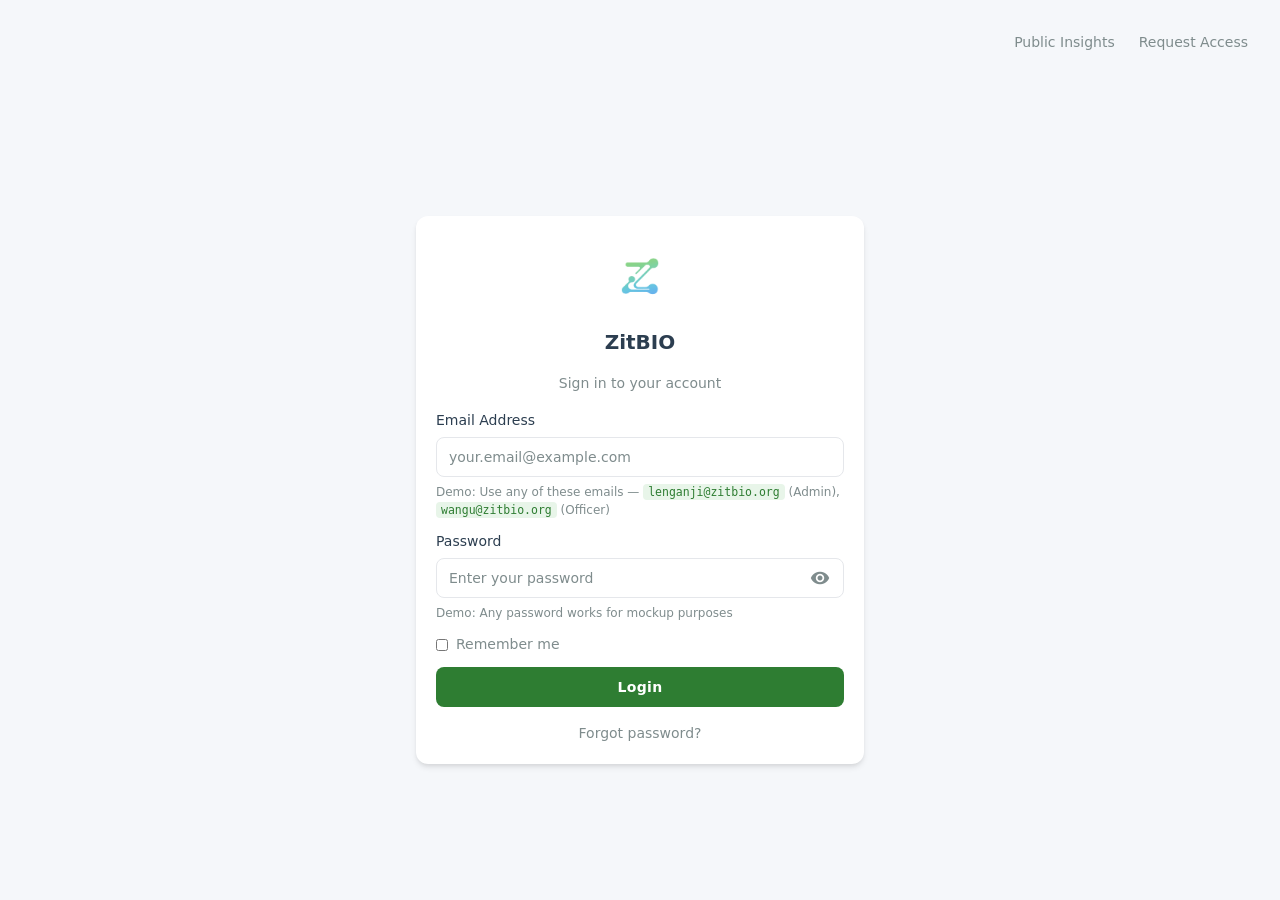
==== index.html @ d3747c2d "refactor(data): reduced scope of data - updated data schema to v3.0 to reflect CBU biodiversity. - f" ====
<!DOCTYPE html>
<html lang="en">
<head>
    <meta charset="UTF-8">
    <meta name="viewport" content="width=device-width, initial-scale=1.0">
    <title>ZitBIO - Login</title>
    <link rel="icon" type="image/png" href="assets/favicon/logo-64.png">
    <link rel="stylesheet" href="styles/theme.css">
    <link rel="stylesheet" href="styles/global.css">
    <link rel="stylesheet" href="pages/login/login.css">
    <link href="https://fonts.googleapis.com/icon?family=Material+Icons" rel="stylesheet">
</head>
<body class="page-login">
    <!-- Top-right navigation -->
    <nav class="top-nav">
        <a href="#" class="nav-link">Public Insights</a>
        <a href="#" class="nav-link">Request Access</a>
    </nav>

    <div class="login-card">
        <div class="logo-container">
            <img src="assets/logo/zitbio-logo.png" alt="ZitBIO Logo">
        </div>

        <h1 class="card-title">ZitBIO</h1>
        <p class="card-subtitle">Sign in to your account</p>

        <form id="loginForm">
            <div class="form-group">
                <label class="form-label" for="email">Email Address</label>
                <input
                    type="email"
                    id="email"
                    class="form-input"
                    placeholder="your.email@example.com"
                    autocomplete="email"
                >
                <p class="helper-text">
Demo: Use any of these emails — <code>lenganji@zitbio.org</code> (Admin), <code>wangu@zitbio.org</code> (Officer)
                </p>
            </div>

            <div class="form-group">
                <label class="form-label" for="password">Password</label>
                <div class="input-wrapper">
                    <input
                        type="password"
                        id="password"
                        class="form-input"
                        placeholder="Enter your password"
                        autocomplete="current-password"
                    >
                    <button type="button" id="passwordToggleBtn" class="password-toggle" aria-label="Toggle password visibility">
                        <span id="eyeIcon" class="material-icons">visibility</span>
                    </button>
                </div>
                <p class="helper-text">
                    Demo: Any password works for mockup purposes
                </p>
            </div>

            <div class="remember-row">
                <input type="checkbox" id="remember" class="custom-checkbox">
                <label for="remember" class="remember-label">Remember me</label>
            </div>

            <button type="submit" class="login-btn">Login</button>
        </form>

        <a href="#" id="forgotPasswordLink" class="forgot-password">Forgot password?</a>
    </div>

    <!-- Scripts -->
    <script src="lib/data.js"></script>
    <script src="pages/login/login.js"></script>
</body>
</html>
---- styles/theme.css ----
/**
 * BioMonitor Design System - Theme Variables
 * Global color tokens and CSS custom properties
 */

:root {
  /* Primary – Forest Green */
  --color-primary: #2E7D32;
  --color-primary-hover: #267c2a; /* 90% opacity equivalent */
  --color-primary-light: #e8f5e9;
  --color-primary-lighter: #f0f7f0;

  /* Secondary Colors - Earth Brown */
  --color-secondary: #8D6E63;
  --color-secondary-hover: #7a5c52;
  --color-secondary-light: #efebe9;

  /* Accent Colors - Sunset Orange */
  --color-accent: #FFB74D;
  --color-accent-hover: #ffa726;
  --color-accent-light: #fff3e0;

  /* Backgrounds */
  --color-bg: #F5F7FA;        /* light‑mist – page base */
  --color-bg-white: #ffffff;
  --color-bg-sidebar: #ffffff;
  --color-bg-card: #ffffff;
  --color-bg-input: #f3f3f5;  /* subtle gray for inputs */
  --color-bg-header: #F9FAFB; /* table header background */
  --color-bg-hover: #f3f4f6;  /* hover state background */

  /* Text Colors – Dark Slate (#2C3E50) for main, Gray (#7F8C8D) for muted */
  --color-text-main: #2C3E50;
  --color-text-primary: #2C3E50;
  --color-text-secondary: #7F8C8D;
  --color-text-muted: #7F8C8D;
  --color-text-disabled: #b0bec5;
  --color-text-inverse: #ffffff;

  /* Semantic – Danger Red & Success Green */
  --color-danger: #E53935;
  --color-danger-hover: #c62828;
  --color-danger-light: #ffebee;
  --color-success: #81C784;
  --color-success-hover: #66bb6a;
  --color-success-light: #e8f5e9;
  --color-warning: #ffb74d;
  --color-warning-light: #fff3e0;

  /* Border Colors */
  --border-color: #e5e7eb;
  --border-color-light: #f1f5f9;
  --border-color-dark: #cbd5e1;
  --border-color-focus: rgba(46, 125, 50, 0.5);

  /* Shadow Definitions */
  --shadow-sm: 0 1px 2px 0 rgba(0, 0, 0, 0.05);
  --shadow-md: 0 1px 3px 0 rgba(0, 0, 0, 0.1), 0 1px 2px -1px rgba(0, 0, 0, 0.1);
  --shadow-lg: 0 4px 6px -1px rgba(0, 0, 0, 0.1), 0 2px 4px -2px rgba(0, 0, 0, 0.1);
  --shadow-xl: 0 10px 15px -3px rgba(0, 0, 0, 0.1), 0 4px 6px -4px rgba(0, 0, 0, 0.1);
  --shadow-card: 0 1px 3px 0 rgba(0, 0, 0, 0.1), 0 1px 2px -1px rgba(0, 0, 0, 0.1);
  --shadow-modal: 0 25px 50px -12px rgba(0, 0, 0, 0.25);

  /* Border Radius */
  --radius-sm: 6px;
  --radius-md: 8px;
  --radius-lg: 12px;
  --radius-xl: 16px;
  --radius-full: 9999px;

  /* Spacing Scale */
  --spacing-xs: 4px;
  --spacing-sm: 8px;
  --spacing-md: 12px;
  --spacing-lg: 16px;
  --spacing-xl: 24px;
  --spacing-2xl: 32px;
  --spacing-3xl: 40px;

  /* Layout Dimensions */
  --sidebar-width: 260px;
  --sidebar-width-collapsed: 72px;
  --header-height: 60px;
  --mobile-breakpoint: 768px;
  --tablet-breakpoint: 1024px;
  --desktop-breakpoint: 1200px;

  /* Transitions */
  --transition-fast: 150ms ease;
  --transition-normal: 250ms ease;
  --transition-slow: 350ms ease;

  /* Z-Index Scale */
  --z-dropdown: 100;
  --z-sticky: 200;
  --z-modal-backdrop: 300;
  --z-modal: 301;
  --z-toast: 400;
  --z-tooltip: 500;
}
---- styles/global.css ----
/**
 * BioMonitor - Global Styles
 * Typography, base resets, and global element styling
 */

/* ============================================
   CSS Reset & Base Styles
   ============================================ */
*,
*::before,
*::after {
  margin: 0;
  padding: 0;
  box-sizing: border-box;
}

html {
  font-size: 16px;
  -webkit-font-smoothing: antialiased;
  -moz-osx-font-smoothing: grayscale;
  text-rendering: optimizeLegibility;
}

body {
  font-family: system-ui, -apple-system, 'Segoe UI', Roboto, Helvetica, Arial, sans-serif;
  font-size: 15px;
  font-weight: 400;
  line-height: 1.5;
  color: var(--color-text-main);
  background-color: var(--color-bg);
  min-height: 100vh;
}

/* ============================================
   Typography Configuration
   ============================================ */

/* Page Titles (h1/main headers) */
h1,
.page-title,
.header-title {
  font-size: 24px;
  font-weight: 600;
  line-height: 1.3;
  color: var(--color-text-main);
  margin-bottom: 8px;
}

/* Page Subtitles */
.page-subtitle {
  font-size: 14px;
  font-weight: 400;
  line-height: 1.6;
  color: var(--color-text-secondary);
  margin-bottom: 32px;
}

/* Section Headings (h2/h3) */
h2 {
  font-size: 20px;    /* text‑xl */
  font-weight: 600;
  line-height: 1.3;
}
h3,
.section-title,
.card-title {
  font-size: 18px;
  font-weight: 600;
  line-height: 1.4;
  color: var(--color-text-main);
}

h4,
h5,
h6 {
  font-size: 16px;
  font-weight: 600;
  line-height: 1.4;
  color: var(--color-text-main);
}

/* Body Text */
p {
  font-size: 15px;
  font-weight: 400;
  line-height: 1.6;
  color: var(--color-text-main);
}

/* Form Labels */
label,
.form-label {
  font-size: 14px;
  font-weight: 500;
  color: var(--color-text-main);
}

/* Muted/Secondary Text */
.text-muted,
.text-secondary {
  color: var(--color-text-muted);
}

/* Small Text */
small, .text-small, .text-xs{
  font-size: 12px;
}

/* ============================================
   Link Styles
   ============================================ */
a {
    color: var(--color-primary);
    text-decoration: none;
    transition: color var(--transition-fast);
}

a:hover {
    color: var(--color-primary-hover);
    text-decoration: none;  /* ensure no underline */
}

/* ============================================
   Button Base Styles
   ============================================ */
button {
  font-family: inherit;
  font-size: 14px;
  cursor: pointer;
  border: none;
  background: none;
  transition: all var(--transition-fast);
}

button:disabled {
  opacity: 0.6;
  cursor: not-allowed;
}

/* ============================================
   Form Element Base Styles
   ============================================ */
input,
textarea,
select {
  font-family: inherit;
  font-size: 14px;
  color: var(--color-text-main);
  background-color: var(--color-bg-input);
  border: 1px solid var(--border-color);
  border-radius: var(--radius-md);
  padding: 9px 12px;
  outline: none;
  transition: border-color var(--transition-fast), box-shadow var(--transition-fast);
}

input:focus,
textarea:focus,
select:focus {
  border-color: var(--color-primary);
  box-shadow: 0 0 0 3px rgba(46, 125, 50, 0.1);
}

input::placeholder,
textarea::placeholder {
  color: var(--color-text-muted);
}

input[type='checkbox'],
input[type='radio'] {
  width: auto;
  cursor: pointer;
}

/* ============================================
   Table Base Styles
   ============================================ */
table {
  border-collapse: collapse;
  width: 100%;
}

th,
td {
  text-align: left;
  padding: 12px 16px;
  border-bottom: 1px solid var(--border-color-light);
}

th {
  font-size: 12px;
  font-weight: 500;
  color: var(--color-text-secondary);
  background-color: var(--color-bg-header);
  text-transform: none;
  letter-spacing: 0;
}

td {
  font-size: 13px;
  color: var(--color-text-main);
}

/* ============================================
   Utility Classes
   ============================================ */
.sr-only {
  position: absolute;
  width: 1px;
  height: 1px;
  padding: 0;
  margin: -1px;
  overflow: hidden;
  clip: rect(0, 0, 0, 0);
  white-space: nowrap;
  border: 0;
}

.text-center {
  text-align: center;
}

.text-right {
  text-align: right;
}

.font-medium {
  font-weight: 500;
}

.font-semibold {
  font-weight: 600;
}

.font-bold {
  font-weight: 700;
}

/* ============================================
   Scrollbar Styling
   ============================================ */
::-webkit-scrollbar {
  width: 8px;
  height: 8px;
}

::-webkit-scrollbar-track {
  background: var(--color-bg);
}

::-webkit-scrollbar-thumb {
  background: var(--color-text-muted);
  border-radius: var(--radius-full);
}

::-webkit-scrollbar-thumb:hover {
  background: var(--color-text-secondary);
}



/* Sidebar navigation */
.nav-text {
  font-size: 14px;
  font-weight: 500;
}

/* ============================================
   Responsive Icon Scaling (consolidated)
   Prevents duplicate media queries across files
   ============================================ */

/* Tablet: shrink icons */
@media (max-width: 1023px) and (min-width: 768px) {
  /* Large icons: 24px → 22px */
  .nav-icon,
  .hamburger .material-symbols-outlined,
  .notification-btn .material-symbols-outlined {
    font-size: 22px;
  }

  /* Medium icons: 20px → 18px */
  .btn-icon svg, .btn-icon .material-symbols-outlined,
  .user-menu svg, .user-menu .material-symbols-outlined,
  .notification-icon .material-symbols-outlined,
  .user-dropdown-item .dropdown-icon {
    width: 18px; height: 18px; font-size: 18px;
  }

  /* Small icons: 18px → 16px */
  .btn svg, .btn .material-symbols-outlined,
  .page-btn svg, .page-btn .material-symbols-outlined,
  .pagi-btn svg, .pagi-btn .material-symbols-outlined,
  .btn-export svg, .btn-add svg,
  .btn-export .material-symbols-outlined, .btn-add .material-symbols-outlined,
  .user-menu-arrow {
    width: 16px; height: 16px; font-size: 16px;
  }

  .notification-empty .material-symbols-outlined {
    font-size: 40px;
  }
}

/* Mobile: shrink icons */
@media (max-width: 767px) {
  /* Large icons: 24px → 20px */
  .nav-icon,
  .hamburger .material-symbols-outlined,
  .notification-btn .material-symbols-outlined {
    font-size: 20px;
  }

  /* Medium icons: 20px → 16px */
  .btn-icon svg, .btn-icon .material-symbols-outlined,
  .user-menu svg, .user-menu .material-symbols-outlined,
  .notification-icon .material-symbols-outlined,
  .user-dropdown-item .dropdown-icon {
    width: 16px; height: 16px; font-size: 16px;
  }

  /* Small icons: 18px → 14px */
  .btn svg, .btn .material-symbols-outlined,
  .page-btn svg, .page-btn .material-symbols-outlined,
  .pagi-btn svg, .pagi-btn .material-symbols-outlined,
  .btn-export svg, .btn-add svg,
  .btn-export .material-symbols-outlined, .btn-add .material-symbols-outlined,
  .user-menu-arrow {
    width: 14px; height: 14px; font-size: 14px;
  }

  .notification-empty .material-symbols-outlined {
    font-size: 32px;
  }
}
---- pages/login/login.css ----
/* ============================================
   Login Page — Modern Clean Card Design
   Uses CSS custom properties from theme.css
   ============================================ */

/* ---------- Page Layout ---------- */
.page-login {
  min-height: 100vh;
  display: flex;
  flex-direction: column;
  align-items: center;
  justify-content: center;
  background-color: var(--color-bg);
  padding: 20px;
  padding-bottom: 80px;
  position: relative;
}

/* ---------- Top-Right Navigation ---------- */
.page-login .top-nav {
  position: fixed;
  top: 32px;
  right: 32px;
  display: flex;
  flex-direction: row;
  gap: 24px;
  z-index: 100;
}

.page-login .top-nav .nav-link {
  font-size: 14px;
  font-weight: 500;
  color: var(--color-text-muted);
  text-decoration: none;
  transition: color 0.2s ease;
}

.page-login .top-nav .nav-link:hover {
  color: var(--color-primary);
}

/* ---------- The Card ---------- */
.page-login .login-card {
  width: 100%;
  max-width: 448px;
  background: var(--color-bg-card);
  border-radius: calc(var(--radius-md) + 4px);
  box-shadow:
    0 4px 6px -1px rgba(0, 0, 0, 0.1),
    0 2px 4px -1px rgba(0, 0, 0, 0.06);
  padding: 20px;
  display: flex;
  flex-direction: column;
  gap: 16px;
  transform: translateY(70px);
}

/* ---------- Logo ---------- */
.page-login .logo-container {
  display: flex;
  justify-content: center;
  margin-bottom: 0;
}

.page-login .logo-container img {
  height: 80px;
  width: auto;
  object-fit: contain;
}

/* ---------- Header ---------- */
.page-login .card-title {
  text-align: center;
  font-size: 20px;
  font-weight: 600;
  color: var(--color-text-main);
  margin: 0;
  margin-top: -4px;
}

.page-login .card-subtitle {
  text-align: center;
  font-size: 14px;
  font-weight: 400;
  color: var(--color-text-muted);
  margin: 0;
}

/* ---------- Form ---------- */
.page-login form {
  display: flex;
  flex-direction: column;
  gap: 12px;
}

.page-login .form-group {
  display: flex;
  flex-direction: column;
  gap: 6px;
}

.page-login .form-label {
  display: block;
  font-size: 14px;
  font-weight: 500;
  color: var(--color-text-main);
}

.page-login .form-input {
  width: 100%;
  height: 40px;
  padding: 0 12px;
  font-size: 14px;
  font-family: inherit;
  color: var(--color-text-main);
  background-color: var(--color-bg-white);
  border: 1px solid var(--border-color);
  border-radius: var(--radius-md);
  outline: none;
  transition: border-color var(--transition-fast), box-shadow var(--transition-fast);
}

.page-login .form-input::placeholder {
  color: var(--color-text-muted);
}

.page-login .form-input:focus {
  border-color: var(--color-primary);
  box-shadow: 0 0 0 3px rgba(46, 125, 50, 0.2);
}

/* ---------- Password Toggle ---------- */
.page-login .input-wrapper {
  position: relative;
}

.page-login .password-toggle {
  position: absolute;
  right: 10px;
  top: 50%;
  transform: translateY(-50%);
  background: none;
  border: none;
  cursor: pointer;
  padding: 4px;
  display: flex;
  align-items: center;
  justify-content: center;
  color: var(--color-text-muted);
  transition: color var(--transition-fast);
}

.page-login .password-toggle:hover {
  color: var(--color-text-main);
}

.page-login .password-toggle .material-icons {
  font-size: 20px;
  line-height: 1;
}

/* ---------- Helper Text ---------- */
.page-login .helper-text {
  font-size: 12px;
  font-weight: 400;
  color: var(--color-text-muted);
  line-height: 1.5;
  margin: 0;
}

.page-login .helper-text code {
  background: var(--color-primary-light);
  padding: 1px 5px;
  border-radius: 4px;
  font-size: 11.5px;
  font-family: 'SF Mono', 'Fira Code', 'Consolas', monospace;
  color: var(--color-primary);
}

/* ---------- Remember Row ---------- */
.page-login .remember-row {
  display: flex;
  align-items: center;
  gap: 8px;
  margin: 0;
  user-select: none;
}

.page-login .custom-checkbox {
  appearance: checkbox;
  -webkit-appearance: checkbox;
  width: 12px;
  height: 12px;
  accent-color: var(--color-primary);
  cursor: pointer;
  flex-shrink: 0;
}

.page-login .remember-label {
  font-size: 14px;
  font-weight: 400;
  color: var(--color-text-muted);
  cursor: pointer;
  user-select: none;
}

/* ---------- Login Button ---------- */
.page-login .login-btn {
  width: 100%;
  height: 40px;
  padding: 0;
  font-size: 14px;
  font-weight: 600;
  font-family: inherit;
  color: var(--color-text-inverse);
  background-color: var(--color-primary);
  border: none;
  border-radius: var(--radius-md);
  cursor: pointer;
  transition: background-color 0.2s ease, box-shadow 0.2s ease;
  letter-spacing: 0.3px;
  display: inline-flex;
  align-items: center;
  justify-content: center;
}

.page-login .login-btn:hover {
  background-color: var(--color-primary-hover);
  box-shadow: 0 2px 8px rgba(46, 125, 50, 0.3);
}

.page-login .login-btn:active {
  background-color: var(--color-primary-hover);
  box-shadow: none;
}

/* ---------- Forgot Password ---------- */
.page-login .forgot-password {
  display: block;
  text-align: center;
  font-size: 14px;
  font-weight: 500;
  color: var(--color-text-muted);
  text-decoration: none;
  transition: color 0.2s ease;
}

.page-login .forgot-password:hover {
  color: var(--color-primary);
}

/* ---------- Responsive ---------- */
@media (max-width: 767px) {
  .page-login .top-nav {
    top: 16px;
    right: 16px;
    gap: 16px;
  }

  .page-login .login-card {
    padding: 20px;
    transform: translateY(40px);
  }

  .page-login .logo-container img {
    height: 64px;
  }
}
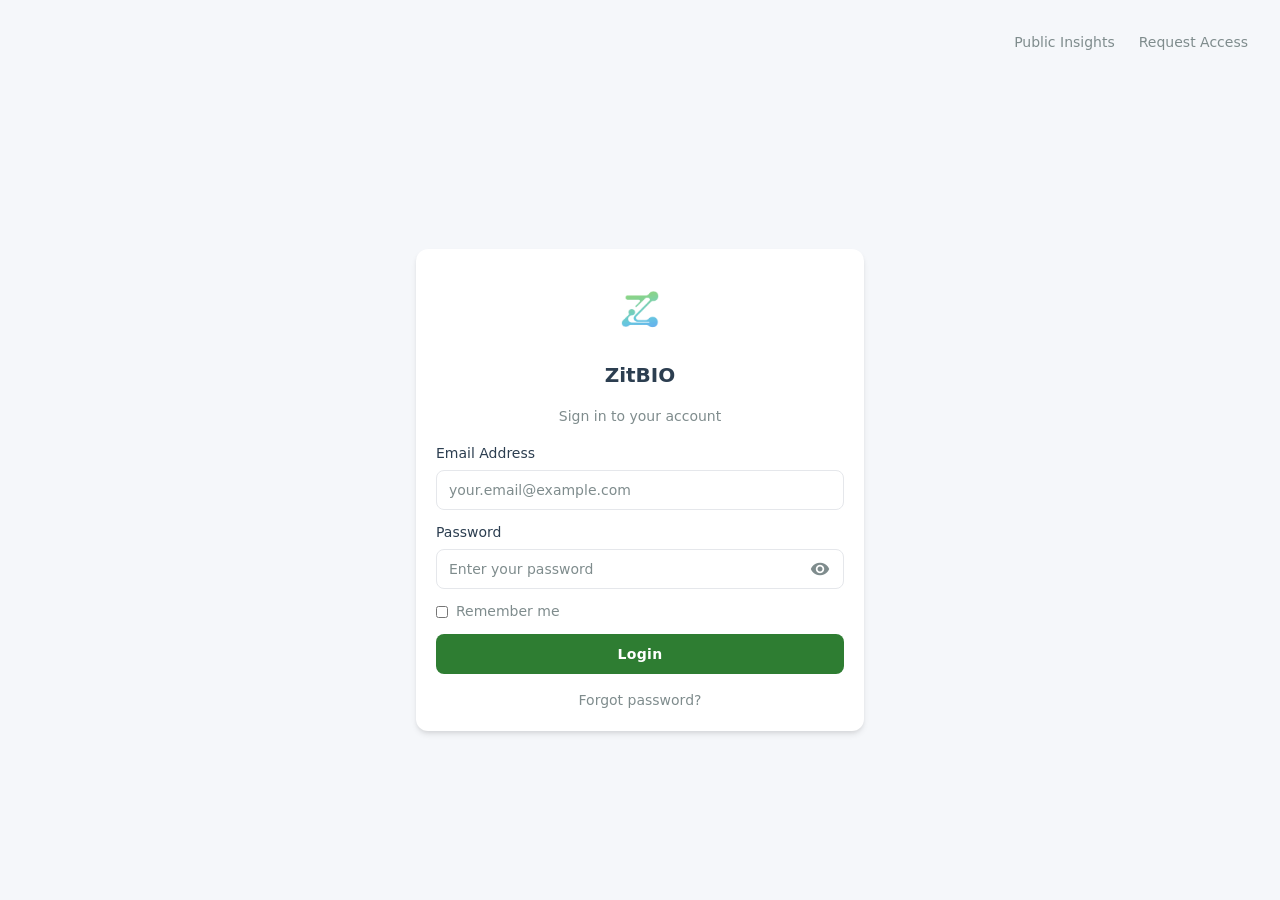
==== commit b80fa039: "feat: integrate backend authentication and session bridge Replace mock demo credentials with real ba" ====
--- a/index.html
+++ b/index.html
@@ -3,7 +3,7 @@
 <head>
     <meta charset="UTF-8">
     <meta name="viewport" content="width=device-width, initial-scale=1.0">
-    <title>ZitBIO - Login</title>
+    <title>Login</title>
     <link rel="icon" type="image/png" href="assets/favicon/logo-64.png">
     <link rel="stylesheet" href="styles/theme.css">
     <link rel="stylesheet" href="styles/global.css">
@@ -35,9 +35,6 @@
                     placeholder="your.email@example.com"
                     autocomplete="email"
                 >
-                <p class="helper-text">
-Demo: Use any of these emails — <code>lenganji@zitbio.org</code> (Admin), <code>wangu@zitbio.org</code> (Officer)
-                </p>
             </div>
 
             <div class="form-group">
@@ -54,9 +51,6 @@
                         <span id="eyeIcon" class="material-icons">visibility</span>
                     </button>
                 </div>
-                <p class="helper-text">
-                    Demo: Any password works for mockup purposes
-                </p>
             </div>
 
             <div class="remember-row">
@@ -64,13 +58,15 @@
                 <label for="remember" class="remember-label">Remember me</label>
             </div>
 
-            <button type="submit" class="login-btn">Login</button>
+            <button type="submit" id="loginBtn" class="login-btn">Login</button>
         </form>
 
         <a href="#" id="forgotPasswordLink" class="forgot-password">Forgot password?</a>
     </div>
 
     <!-- Scripts -->
+    <script src="config.js"></script>
+    <script src="lib/supabase-client.js"></script>
     <script src="lib/data.js"></script>
     <script src="pages/login/login.js"></script>
 </body>
--- a/pages/login/login.css
+++ b/pages/login/login.css
@@ -168,6 +168,19 @@
   margin: 0;
 }
 
+/* ---------- Error Message ---------- */
+.page-login .login-error {
+  font-size: 13px;
+  font-weight: 500;
+  color: var(--color-danger);
+  background-color: var(--color-danger-light);
+  border: 1px solid var(--color-danger);
+  border-radius: var(--radius-md);
+  padding: 10px 12px;
+  line-height: 1.4;
+  margin: 0;
+}
+
 .page-login .helper-text code {
   background: var(--color-primary-light);
   padding: 1px 5px;
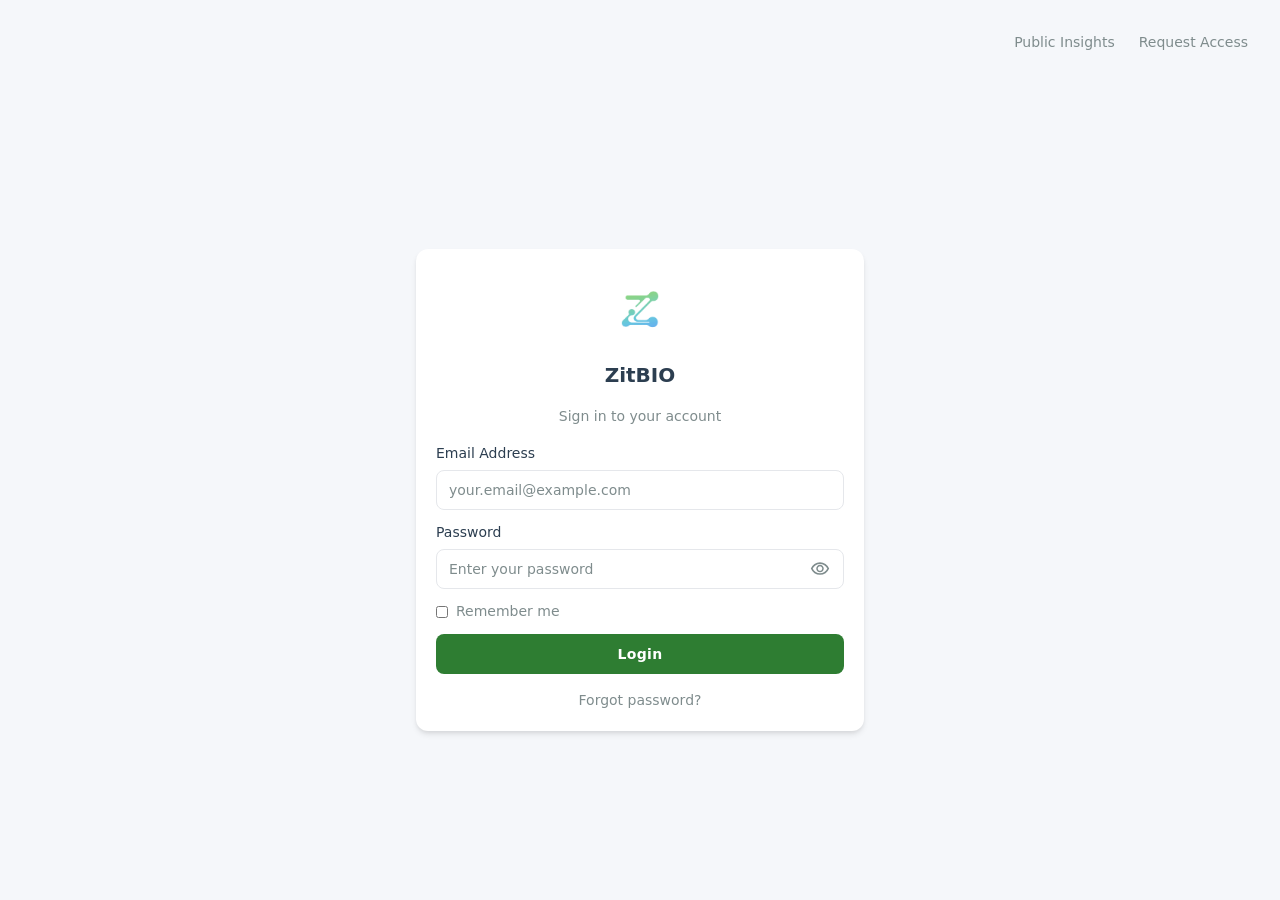
==== commit 6a91250d: "refactor(icons): replace Material icon fonts with inline SVGs Removed external font dependencies and" ====
--- a/index.html
+++ b/index.html
@@ -8,9 +8,15 @@
     <link rel="stylesheet" href="styles/theme.css">
     <link rel="stylesheet" href="styles/global.css">
     <link rel="stylesheet" href="pages/login/login.css">
-    <link href="https://fonts.googleapis.com/icon?family=Material+Icons" rel="stylesheet">
 </head>
 <body class="page-login">
+
+  <svg xmlns="http://www.w3.org/2000/svg" style="display:none" aria-hidden="true">
+    <symbol id="i-visibility" viewBox="0 -960 960 960"><path d="M480-320q75 0 127.5-52.5T660-500q0-75-52.5-127.5T480-680q-75 0-127.5 52.5T300-500q0 75 52.5 127.5T480-320Zm0-72q-45 0-76.5-31.5T372-500q0-45 31.5-76.5T480-608q45 0 76.5 31.5T588-500q0 45-31.5 76.5T480-392Zm0 192q-146 0-266-81.5T40-500q54-137 174-218.5T480-800q146 0 266 81.5T920-500q-54 137-174 218.5T480-200Zm0-300Zm0 220q113 0 207.5-59.5T832-500q-50-101-144.5-160.5T480-720q-113 0-207.5 59.5T128-500q50 101 144.5 160.5T480-280Z"/></symbol>
+    <symbol id="i-visibility_off" viewBox="0 -960 960 960"><path d="m644-428-58-58q9-47-27-88t-93-32l-58-58q17-8 34.5-12t37.5-4q75 0 127.5 52.5T660-500q0 20-4 37.5T644-428Zm128 126-58-56q38-29 67.5-63.5T832-500q-50-101-143.5-160.5T480-720q-29 0-57 4t-55 12l-62-62q41-17 84-25.5t90-8.5q151 0 269 83.5T920-500q-23 59-60.5 109.5T772-302Zm20 246L624-222q-35 11-70.5 16.5T480-200q-151 0-269-83.5T40-500q21-53 53-98.5t73-81.5L56-792l56-56 736 736-56 56ZM222-624q-29 26-53 57t-41 67q50 101 143.5 160.5T480-280q20 0 39-2.5t39-5.5l-36-38q-11 3-21 4.5t-21 1.5q-75 0-127.5-52.5T300-500q0-11 1.5-21t4.5-21l-84-82Zm319 93Zm-151 75Z"/></symbol>
+  </svg>
+
+  
     <!-- Top-right navigation -->
     <nav class="top-nav">
         <a href="#" class="nav-link">Public Insights</a>
@@ -48,7 +54,7 @@
                         autocomplete="current-password"
                     >
                     <button type="button" id="passwordToggleBtn" class="password-toggle" aria-label="Toggle password visibility">
-                        <span id="eyeIcon" class="material-icons">visibility</span>
+                        <svg id="eyeIcon" class="material-icons" aria-hidden="true"><use href="#i-visibility"/></svg>
                     </button>
                 </div>
             </div>
--- a/styles/theme.css
+++ b/styles/theme.css
@@ -1,5 +1,5 @@
 /**
- * BioMonitor Design System - Theme Variables
+ * ZitBio Design System - Theme Variables
  * Global color tokens and CSS custom properties
  */
 
@@ -36,6 +36,10 @@
   --color-text-muted: #7F8C8D;
   --color-text-disabled: #b0bec5;
   --color-text-inverse: #ffffff;
+
+  /* Tooltips — always a dark bubble with light text, theme-aware */
+  --tooltip-bg: #2C3E50;
+  --tooltip-text: #ffffff;
 
   /* Semantic – Danger Red & Success Green */
   --color-danger: #E53935;
@@ -97,4 +101,31 @@
   --z-modal: 301;
   --z-toast: 400;
   --z-tooltip: 500;
+}
+
+[data-theme="dark"] {
+  --color-bg: #17211b;
+  --color-bg-white: #1f2b23;
+  --color-bg-sidebar: #1b2720;
+  --color-bg-card: #1f2b23;
+  --color-bg-input: #29382f;
+  --color-bg-header: #243229;
+  --color-bg-hover: #304238;
+  --color-text-main: #edf5ef;
+  --color-text-primary: #edf5ef;
+  --color-text-secondary: #b3c1b7;
+  --color-text-muted: #9aaa9e;
+  --color-text-disabled: #718078;
+  --border-color: #3b4c41;
+  --border-color-light: #304238;
+  --border-color-dark: #52665a;
+  --color-primary-light: #214a2a;
+  --color-primary-lighter: #1d3824;
+  --color-secondary-light: #3a302d;
+  --color-accent-light: #4a3922;
+  --color-danger-light: #4a2929;
+  --color-success-light: #214a2a;
+  --color-warning-light: #4a3922;
+  --tooltip-bg: #3b4c41;
+  --tooltip-text: #edf5ef;
 }
--- a/styles/global.css
+++ b/styles/global.css
@@ -1,5 +1,5 @@
 /**
- * BioMonitor - Global Styles
+ * ZitBio - Global Styles
  * Typography, base resets, and global element styling
  */
 
@@ -266,6 +266,23 @@
 }
 
 /* ============================================
+   SVG icon base — replaces the Google Fonts icon font.
+   Icons are now inline <svg><use> elements; width/height
+   drive sizing and fill: currentColor powers theming.
+   ============================================ */
+.material-symbols-outlined,
+.material-icons {
+  display: inline-flex;
+  align-items: center;
+  justify-content: center;
+  width: 24px;
+  height: 24px;
+  fill: currentColor;
+  flex-shrink: 0;
+  vertical-align: middle;
+}
+
+/* ============================================
    Responsive Icon Scaling (consolidated)
    Prevents duplicate media queries across files
    ============================================ */
@@ -276,7 +293,7 @@
   .nav-icon,
   .hamburger .material-symbols-outlined,
   .notification-btn .material-symbols-outlined {
-    font-size: 22px;
+    width: 22px; height: 22px;
   }
 
   /* Medium icons: 20px → 18px */
@@ -298,7 +315,7 @@
   }
 
   .notification-empty .material-symbols-outlined {
-    font-size: 40px;
+    width: 40px; height: 40px;
   }
 }
 
@@ -308,7 +325,7 @@
   .nav-icon,
   .hamburger .material-symbols-outlined,
   .notification-btn .material-symbols-outlined {
-    font-size: 20px;
+    width: 20px; height: 20px;
   }
 
   /* Medium icons: 20px → 16px */
@@ -330,6 +347,6 @@
   }
 
   .notification-empty .material-symbols-outlined {
-    font-size: 32px;
-  }
-}
+    width: 32px; height: 32px;
+  }
+}
--- a/pages/login/login.css
+++ b/pages/login/login.css
@@ -155,7 +155,8 @@
 }
 
 .page-login .password-toggle .material-icons {
-  font-size: 20px;
+  width: 20px;
+  height: 20px;
   line-height: 1;
 }
 
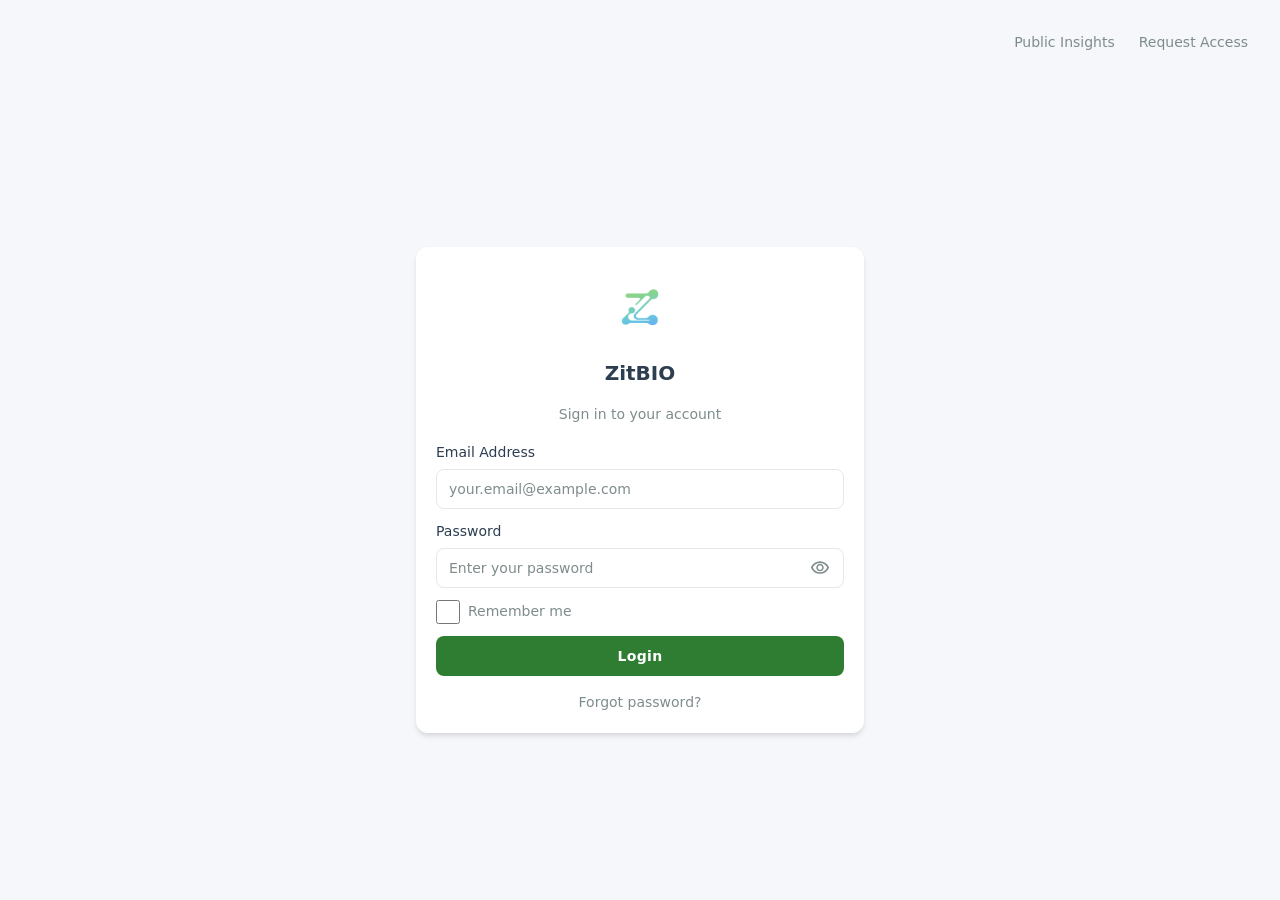
==== commit c3c5c089: "fix(a11y): add reduced motion, color scheme, and a mobile text floor" ====
--- a/index.html
+++ b/index.html
@@ -3,6 +3,7 @@
 <head>
     <meta charset="UTF-8">
     <meta name="viewport" content="width=device-width, initial-scale=1.0">
+    <meta name="theme-color" content="#F5F7FA">
     <title>Login</title>
     <link rel="icon" type="image/png" href="assets/favicon/logo-64.png">
     <link rel="stylesheet" href="styles/theme.css">
@@ -20,7 +21,8 @@
     <!-- Top-right navigation -->
     <nav class="top-nav">
         <a href="#" class="nav-link">Public Insights</a>
-        <a href="#" class="nav-link">Request Access</a>
+        <!-- Was a dead href="#". Now opens the self-signup view below. -->
+        <a href="#request-access" class="nav-link" id="requestAccessLink">Request Access</a>
     </nav>
 
     <div class="login-card">
@@ -29,7 +31,7 @@
         </div>
 
         <h1 class="card-title">ZitBIO</h1>
-        <p class="card-subtitle">Sign in to your account</p>
+        <p class="card-subtitle" id="cardSubtitle">Sign in to your account</p>
 
         <form id="loginForm">
             <div class="form-group">
@@ -68,12 +70,100 @@
         </form>
 
         <a href="#" id="forgotPasswordLink" class="forgot-password">Forgot password?</a>
+
+        <!-- Reset password view — shown when the user clicks the reset email link -->
+        <div id="resetView" class="recovery-view" hidden>
+            <p class="recovery-note">Choose a new password for your account.</p>
+            <form id="resetPasswordForm">
+                <div class="form-group">
+                    <label class="form-label" for="newPassword">New Password</label>
+                    <div class="input-wrapper">
+                        <input
+                            type="password"
+                            id="newPassword"
+                            class="form-input"
+                            placeholder="Enter new password"
+                            autocomplete="new-password"
+                        >
+                        <button type="button" id="newPasswordToggleBtn" class="password-toggle" aria-label="Toggle password visibility">
+                            <svg id="newEyeIcon" class="material-icons" aria-hidden="true"><use href="#i-visibility"/></svg>
+                        </button>
+                    </div>
+                </div>
+                <div class="form-group">
+                    <label class="form-label" for="confirmPassword">Confirm New Password</label>
+                    <input
+                        type="password"
+                        id="confirmPassword"
+                        class="form-input"
+                        placeholder="Re-enter new password"
+                        autocomplete="new-password"
+                    >
+                </div>
+                <button type="submit" id="updatePasswordBtn" class="login-btn">Update Password</button>
+            </form>
+            <a href="#" id="backToLoginLink" class="forgot-password">&larr; Back to sign in</a>
+        </div>
+
+        <!-- Request Access — self-signup. Replaces a nav link that pointed at
+             nothing. Creates an ACTIVE field_officer account immediately via the
+             access-request edge function; the role is set server-side and cannot
+             be chosen here. No email is sent, so the person picks their own
+             password now. See Notes/brain/brain-access-request-decision. -->
+        <div id="requestAccessView" class="recovery-view" hidden>
+            <p class="recovery-note">Create an account to record observations.</p>
+            <form id="requestAccessForm">
+                <div class="form-group">
+                    <label class="form-label" for="raName">Full Name</label>
+                    <input type="text" id="raName" class="form-input" placeholder="e.g. Jane Doe" autocomplete="name">
+                    <p class="form-field-error" id="raNameError" hidden></p>
+                </div>
+
+                <div class="form-group">
+                    <label class="form-label" for="raEmail">Email Address</label>
+                    <input type="email" id="raEmail" class="form-input" placeholder="your.email@example.com" autocomplete="email">
+                    <p class="form-field-error" id="raEmailError" hidden></p>
+                </div>
+
+                <div class="form-group">
+                    <label class="form-label" for="raInstitution">Institution</label>
+                    <input type="text" id="raInstitution" class="form-input" placeholder="e.g. The Copperbelt University" autocomplete="organization">
+                </div>
+
+                <div class="form-group">
+                    <label class="form-label" for="raPassword">Password</label>
+                    <div class="input-wrapper">
+                        <input
+                            type="password"
+                            id="raPassword"
+                            class="form-input"
+                            placeholder="At least 8 characters"
+                            autocomplete="new-password"
+                        >
+                        <button type="button" id="raPasswordToggleBtn" class="password-toggle" aria-label="Toggle password visibility">
+                            <svg id="raEyeIcon" class="material-icons" aria-hidden="true"><use href="#i-visibility"/></svg>
+                        </button>
+                    </div>
+                    <p class="form-field-error" id="raPasswordError" hidden></p>
+                </div>
+
+                <div class="form-group">
+                    <label class="form-label" for="raConfirm">Confirm Password</label>
+                    <input type="password" id="raConfirm" class="form-input" placeholder="Re-enter password" autocomplete="new-password">
+                    <p class="form-field-error" id="raConfirmError" hidden></p>
+                </div>
+
+                <button type="submit" id="requestAccessBtn" class="login-btn">Create Account</button>
+            </form>
+            <a href="#" id="backFromAccessLink" class="forgot-password">&larr; Back to sign in</a>
+        </div>
     </div>
 
     <!-- Scripts -->
-    <script src="config.js"></script>
-    <script src="lib/supabase-client.js"></script>
-    <script src="lib/data.js"></script>
-    <script src="pages/login/login.js"></script>
+    <script defer src="config.js"></script>
+    <script defer src="lib/password.js"></script>
+    <script defer src="lib/supabase-client.js"></script>
+    <script defer src="lib/data.js"></script>
+    <script defer src="pages/login/login.js"></script>
 </body>
 </html>
--- a/styles/theme.css
+++ b/styles/theme.css
@@ -4,11 +4,23 @@
  */
 
 :root {
+  /* Tells the browser which palette it is painting, so the things CSS does not
+     own follow the theme too: native scrollbars, form controls, and the default
+     canvas/field backgrounds. Without it the browser assumes light and draws a
+     light scrollbar down the side of a dark page (#68). */
+  color-scheme: light;
+
   /* Primary – Forest Green */
   --color-primary: #2E7D32;
   --color-primary-hover: #267c2a; /* 90% opacity equivalent */
   --color-primary-light: #e8f5e9;
   --color-primary-lighter: #f0f7f0;
+
+  /* Focus ring, as a token so every control draws the same indicator. The ring
+     this replaces was 10-20% alpha, which is invisible on the light input
+     background - focus was effectively unmarked across the product. */
+  --focus-ring: 0 0 0 3px rgba(46, 125, 50, 0.35);
+  --focus-ring-danger: 0 0 0 3px rgba(229, 57, 53, 0.35);
 
   /* Secondary Colors - Earth Brown */
   --color-secondary: #8D6E63;
@@ -48,6 +60,13 @@
   --color-success: #81C784;
   --color-success-hover: #66bb6a;
   --color-success-light: #e8f5e9;
+  /* Active navigation surface. Previously undefined, so styles/layout.css fell
+     back to its light-only literal in BOTH themes (issue #60). */
+  --color-bg-active: #e8f5e9;
+  /* Foreground for the ACTIVE nav item. --color-primary is defined for the light
+     theme only, so using it as active-nav text put dark-green on a dark surface
+     in dark mode — 2.49:1 (issue #60). This token is theme-aware. */
+  --color-nav-active-fg: #1B5E20;
   --color-warning: #ffb74d;
   --color-warning-light: #fff3e0;
 
@@ -81,6 +100,14 @@
   --spacing-2xl: 32px;
   --spacing-3xl: 40px;
 
+  /* Typography — ONE system font stack for the whole app.
+     The app loads NO web fonts (see Agent/rules.md). The self-hosted Inter
+     webfont was removed on 2026-09-13: it was used by only 2 of 7 pages
+     while the rest already rendered in the OS stack, so it cost a request
+     and bought inconsistency. */
+  --font-sans: system-ui, -apple-system, 'Segoe UI', Roboto, Helvetica, Arial, sans-serif;
+  --font-mono: ui-monospace, 'SF Mono', 'Fira Code', 'Consolas', monospace;
+
   /* Layout Dimensions */
   --sidebar-width: 260px;
   --sidebar-width-collapsed: 72px;
@@ -104,6 +131,11 @@
 }
 
 [data-theme="dark"] {
+  /* See the note on :root — this is the half that matters, because the dark
+     page is the one where a light scrollbar and light native form controls are
+     wrong. */
+  color-scheme: dark;
+
   --color-bg: #17211b;
   --color-bg-white: #1f2b23;
   --color-bg-sidebar: #1b2720;
@@ -121,10 +153,18 @@
   --border-color-dark: #52665a;
   --color-primary-light: #214a2a;
   --color-primary-lighter: #1d3824;
+  /* Lighter and stronger in dark mode: a 35% green ring on a dark surface reads
+     as a smudge, so this shifts toward the light tint and raises the alpha. */
+  --focus-ring: 0 0 0 3px rgba(129, 199, 132, 0.45);
+  --focus-ring-danger: 0 0 0 3px rgba(239, 154, 154, 0.45);
   --color-secondary-light: #3a302d;
   --color-accent-light: #4a3922;
   --color-danger-light: #4a2929;
   --color-success-light: #214a2a;
+  /* Dark counterpart of the active-nav surface (#60). */
+  --color-bg-active: #24382c;
+  /* Light green: readable on the dark active-nav surface (issue #60). */
+  --color-nav-active-fg: #A5D6A7;
   --color-warning-light: #4a3922;
   --tooltip-bg: #3b4c41;
   --tooltip-text: #edf5ef;
--- a/styles/global.css
+++ b/styles/global.css
@@ -2,6 +2,13 @@
  * ZitBio - Global Styles
  * Typography, base resets, and global element styling
  */
+
+/* ============================================
+   Typography
+   System font stack only — the app loads NO web fonts.
+   The stack is defined once as --font-sans in styles/theme.css;
+   never hardcode a font-family in a page or component stylesheet.
+   ============================================ */
 
 /* ============================================
    CSS Reset & Base Styles
@@ -22,13 +29,69 @@
 }
 
 body {
-  font-family: system-ui, -apple-system, 'Segoe UI', Roboto, Helvetica, Arial, sans-serif;
+  font-family: var(--font-sans);
   font-size: 15px;
   font-weight: 400;
   line-height: 1.5;
   color: var(--color-text-main);
   background-color: var(--color-bg);
   min-height: 100vh;
+}
+
+/* ============================================
+   Auth-pending hold (#76)
+   Protected pages carry `auth-pending` in their STATIC markup. The route
+   guard that authorises them is asynchronous, while the sidebar and header
+   are static HTML — so without this hold a signed-in field officer opening
+   an admin URL sees the admin chrome for the entire decision window. That
+   window is not one frame: when Supabase is unreachable the guard's /profiles
+   retry budget is ~10s, and `mountUI()` was the only thing ever deferred.
+   admin-layout.js removes the class on every terminal guard path.
+   ============================================ */
+body.auth-pending {
+  visibility: hidden;
+  /* Safety net that needs no script at all: if every JS file fails to load or
+     throws, this keyframe still reveals the page. A permanently invisible
+     page would be a worse bug than the flash this hold prevents. */
+  animation: auth-pending-reveal 0s linear 12s forwards;
+}
+
+@keyframes auth-pending-reveal {
+  to { visibility: visible; }
+}
+
+/* ============================================
+   Reduced motion (#68)
+   ============================================
+   `prefers-reduced-motion: reduce` is a request to be spared MOVEMENT, not a
+   request for a static page. So this block collapses durations instead of
+   removing the transitions — which also keeps every `transitionend` /
+   `animationend` listener firing, so no code path is left waiting for an event
+   that never arrives.
+
+   DELIBERATELY NOT SET HERE: `animation-delay` and `transition-delay`.
+   The `body.auth-pending` rule above reveals the page with a 0s animation at a
+   12s DELAY and a `forwards` fill. Zeroing that delay would reveal protected
+   chrome instantly and silently undo the #76 guard; setting `animation: none`
+   would be worse still, stranding the page permanently invisible. Both were
+   live hazards when this block did not exist — the Inspector called the absence
+   of a reduced-motion block the thing that kept the hold safe. */
+@media (prefers-reduced-motion: reduce) {
+  *,
+  *::before,
+  *::after {
+    animation-duration: 0.01ms !important;
+    animation-iteration-count: 1 !important;
+    transition-duration: 0.01ms !important;
+  }
+}
+
+/* Stated explicitly so the hold survives any future edit to the block above:
+   it is a safety net, not decoration, and it must keep its delay. */
+@media (prefers-reduced-motion: reduce) {
+  body.auth-pending {
+    animation: auth-pending-reveal 0s linear 12s forwards !important;
+  }
 }
 
 /* ============================================
@@ -129,7 +192,12 @@
   cursor: pointer;
   border: none;
   background: none;
-  transition: all var(--transition-fast);
+  transition:
+    background-color var(--transition-fast),
+    border-color var(--transition-fast),
+    color var(--transition-fast),
+    box-shadow var(--transition-fast),
+    transform var(--transition-fast);
 }
 
 button:disabled {
@@ -158,7 +226,7 @@
 textarea:focus,
 select:focus {
   border-color: var(--color-primary);
-  box-shadow: 0 0 0 3px rgba(46, 125, 50, 0.1);
+  box-shadow: var(--focus-ring);
 }
 
 input::placeholder,
@@ -170,6 +238,26 @@
 input[type='radio'] {
   width: auto;
   cursor: pointer;
+}
+
+/* Mobile field-text floor (#68)
+   iOS Safari zooms the whole page when a FOCUSED field's font-size is under
+   16px, and does not zoom back out — one tap on an email field leaves the user
+   on a page that no longer fits the screen. Every field here sits at 12-14px
+   and each page sets its own, so the floor belongs in one place above them all.
+
+   `!important` is deliberate: this is a platform constraint (a fixed 16px
+   threshold in WebKit), not a typographic preference, and it has to beat the
+   page-level `font-size` declarations that would otherwise win. A bare `input`
+   selector loses to every class selector, so no non-`important` form of this
+   rule can work without duplicating knowledge into eight stylesheets. Scoped to
+   the mobile breakpoint, desktop typography is untouched. */
+@media (max-width: 767px) {
+  input,
+  select,
+  textarea {
+    font-size: 16px !important;
+  }
 }
 
 /* ============================================
@@ -199,6 +287,22 @@
 td {
   font-size: 13px;
   color: var(--color-text-main);
+}
+
+/* Field-level validation message. Referenced by the input's aria-describedby so
+   it is announced with the field, rather than replaced by a blocking dialog. */
+.form-field-error {
+  margin-top: 4px;
+  font-size: 12px;
+  color: var(--color-danger);
+}
+
+.input-error {
+  border-color: var(--color-danger) !important;
+}
+
+.input-error:focus {
+  box-shadow: 0 0 0 2px var(--color-danger-light) !important;
 }
 
 /* ============================================
@@ -283,35 +387,73 @@
 }
 
 /* ============================================
+   Focus visibility — site-wide
+   ============================================ */
+/* One indicator for the whole product.
+
+   `:focus-visible` rather than `:focus`, so clicking a control with a mouse does
+   not leave a ring behind — the reason `:focus` rings are usually suppressed and
+   then forgotten about.
+
+   An `outline` rather than a box-shadow, so an ancestor's `overflow: hidden`
+   cannot clip it away.
+
+   Controls that set `outline: none` and draw their own ring are expected to keep
+   that ring at least as visible as this — see `--focus-ring`. */
+:focus-visible {
+  outline: 2px solid var(--color-primary);
+  outline-offset: 2px;
+}
+
+/* ============================================
    Responsive Icon Scaling (consolidated)
-   Prevents duplicate media queries across files
-   ============================================ */
-
-/* Tablet: shrink icons */
-@media (max-width: 1023px) and (min-width: 768px) {
-  /* Large icons: 24px → 22px */
+   Tier sizes (large/medium/small) are set per breakpoint via CSS
+   custom properties; a single rule applies them, avoiding duplicated
+   selector lists across media queries.
+   ============================================ */
+
+/* Tier values at each breakpoint (desktop keeps each component's own base) */
+@media (max-width: 1023px) {
+  :root {
+    --icon-size-lg: 22px;
+    --icon-size-md: 18px;
+    --icon-size-sm: 16px;
+  }
+}
+
+@media (max-width: 767px) {
+  :root {
+    --icon-size-lg: 20px;
+    --icon-size-md: 16px;
+    --icon-size-sm: 14px;
+  }
+}
+
+/* Apply the active tier sizes (only shrinks at ≤1023px) */
+@media (max-width: 1023px) {
+  /* Large icons */
   .nav-icon,
   .hamburger .material-symbols-outlined,
   .notification-btn .material-symbols-outlined {
-    width: 22px; height: 22px;
-  }
-
-  /* Medium icons: 20px → 18px */
+    width: var(--icon-size-lg); height: var(--icon-size-lg);
+  }
+
+  /* Medium icons */
   .btn-icon svg, .btn-icon .material-symbols-outlined,
   .user-menu svg, .user-menu .material-symbols-outlined,
   .notification-icon .material-symbols-outlined,
   .user-dropdown-item .dropdown-icon {
-    width: 18px; height: 18px; font-size: 18px;
-  }
-
-  /* Small icons: 18px → 16px */
+    width: var(--icon-size-md); height: var(--icon-size-md); font-size: var(--icon-size-md);
+  }
+
+  /* Small icons */
   .btn svg, .btn .material-symbols-outlined,
   .page-btn svg, .page-btn .material-symbols-outlined,
   .pagi-btn svg, .pagi-btn .material-symbols-outlined,
   .btn-export svg, .btn-add svg,
   .btn-export .material-symbols-outlined, .btn-add .material-symbols-outlined,
   .user-menu-arrow {
-    width: 16px; height: 16px; font-size: 16px;
+    width: var(--icon-size-sm); height: var(--icon-size-sm); font-size: var(--icon-size-sm);
   }
 
   .notification-empty .material-symbols-outlined {
@@ -319,34 +461,120 @@
   }
 }
 
-/* Mobile: shrink icons */
 @media (max-width: 767px) {
-  /* Large icons: 24px → 20px */
-  .nav-icon,
-  .hamburger .material-symbols-outlined,
-  .notification-btn .material-symbols-outlined {
-    width: 20px; height: 20px;
-  }
-
-  /* Medium icons: 20px → 16px */
-  .btn-icon svg, .btn-icon .material-symbols-outlined,
-  .user-menu svg, .user-menu .material-symbols-outlined,
-  .notification-icon .material-symbols-outlined,
-  .user-dropdown-item .dropdown-icon {
-    width: 16px; height: 16px; font-size: 16px;
-  }
-
-  /* Small icons: 18px → 14px */
-  .btn svg, .btn .material-symbols-outlined,
-  .page-btn svg, .page-btn .material-symbols-outlined,
-  .pagi-btn svg, .pagi-btn .material-symbols-outlined,
-  .btn-export svg, .btn-add svg,
-  .btn-export .material-symbols-outlined, .btn-add .material-symbols-outlined,
-  .user-menu-arrow {
-    width: 14px; height: 14px; font-size: 14px;
-  }
-
   .notification-empty .material-symbols-outlined {
     width: 32px; height: 32px;
   }
 }
+
+/* Shared pagination-button base (analytics + observations) */
+.page-analytics .pagi-btn,
+.page-analytics .page-num,
+.page-observations .page-num {
+    width: 36px;
+    height: 36px;
+    display: flex;
+    align-items: center;
+    justify-content: center;
+    border-radius: 8px;
+    cursor: pointer;
+    font-size: 14px;
+    font-weight: 600;
+    transition:
+        background-color 0.2s ease,
+        border-color 0.2s ease,
+        color 0.2s ease,
+        box-shadow 0.2s ease;
+    background-color: var(--color-bg-white);
+    border: 1px solid var(--border-color);
+    color: var(--color-text-secondary);
+}
+
+/* Shared pagination component (analytics + observations) */
+.page-analytics .observations-pagination,
+.page-observations .observations-pagination {
+    display: flex;
+    justify-content: space-between;
+    align-items: center;
+    margin-top: 24px;
+    padding: 0 8px;
+    color: var(--color-text-secondary);
+    font-size: 13px;
+}
+
+.page-analytics .pagination-controls,
+.page-observations .pagination-controls {
+    display: flex;
+    align-items: center;
+    gap: 8px;
+}
+
+.page-analytics .pagi-btn:hover:not(:disabled),
+.page-observations .pagi-btn:hover:not(:disabled) {
+    background-color: var(--color-bg-hover);
+    border-color: var(--border-color-dark);
+    color: var(--color-text-main);
+}
+
+.page-analytics .pagi-btn:disabled,
+.page-observations .pagi-btn:disabled {
+    opacity: 0.4;
+    cursor: not-allowed;
+}
+
+.page-analytics .pagi-btn svg,
+.page-analytics .pagi-btn .material-symbols-outlined,
+.page-observations .pagi-btn svg,
+.page-observations .pagi-btn .material-symbols-outlined {
+    width: 18px;
+    height: 18px;
+    font-size: 18px;
+    display: block;
+}
+
+.page-analytics .page-numbers,
+.page-observations .page-numbers {
+    display: flex;
+    gap: 4px;
+}
+
+.page-analytics .page-num.active,
+.page-observations .page-num.active {
+    background-color: var(--color-primary);
+    color: var(--color-text-inverse);
+    border-color: var(--color-primary);
+    box-shadow: 0 4px 6px -1px rgba(0, 0, 0, 0.1);
+}
+
+.page-analytics .page-num:hover:not(.active),
+.page-observations .page-num:hover:not(.active) {
+    background-color: var(--color-bg-hover);
+    border-color: var(--border-color-dark);
+    color: var(--color-text-main);
+}
+
+.page-analytics .pagination-info .bold,
+.page-observations .pagination-info .bold {
+    font-weight: 600;
+    color: var(--color-text-main);
+}
+
+/* Tablet: pagination stacks vertically */
+@media (max-width: 1023px) and (min-width: 768px) {
+    .page-analytics .observations-pagination,
+    .page-observations .observations-pagination {
+        flex-direction: column;
+        gap: 12px;
+        align-items: center;
+    }
+}
+
+/* Mobile: pagination stacks vertically */
+@media (max-width: 767px) {
+    .page-analytics .observations-pagination,
+    .page-observations .observations-pagination {
+        flex-direction: column;
+        gap: 12px;
+        align-items: center;
+    }
+}
--- a/pages/login/login.css
+++ b/pages/login/login.css
@@ -126,7 +126,7 @@
 
 .page-login .form-input:focus {
   border-color: var(--color-primary);
-  box-shadow: 0 0 0 3px rgba(46, 125, 50, 0.2);
+  box-shadow: var(--focus-ring);
 }
 
 /* ---------- Password Toggle ---------- */
@@ -187,7 +187,7 @@
   padding: 1px 5px;
   border-radius: 4px;
   font-size: 11.5px;
-  font-family: 'SF Mono', 'Fira Code', 'Consolas', monospace;
+  font-family: var(--font-mono);
   color: var(--color-primary);
 }
 
@@ -203,8 +203,15 @@
 .page-login .custom-checkbox {
   appearance: checkbox;
   -webkit-appearance: checkbox;
-  width: 12px;
-  height: 12px;
+  /* Target size (#68). This was 12x12 px, half the WCAG 2.2 minimum. The size is
+     set with width/height rather than padding, because Chrome DISCARDS padding
+     on a checkbox that still has its native appearance. Measured on this very
+     control: `padding: 3px` on an 18px box left the computed padding at 0px and
+     the rendered box at 18x18; only `appearance: none` made the padding apply.
+     Sizing the control itself is what works while keeping the native checkbox —
+     and with it `accent-color`, which follows the OS palette. */
+  width: 24px;
+  height: 24px;
   accent-color: var(--color-primary);
   cursor: pointer;
   flex-shrink: 0;
@@ -263,6 +270,43 @@
   color: var(--color-primary);
 }
 
+/* ---------- Password Recovery (reset link clicked) ---------- */
+.page-login .recovery-view {
+  display: flex;
+  flex-direction: column;
+  gap: 16px;
+}
+
+.page-login .recovery-note {
+  font-size: 14px;
+  font-weight: 400;
+  color: var(--color-text-muted);
+  line-height: 1.5;
+  margin: 0;
+  text-align: center;
+}
+
+/* `hidden` must win over the display:flex above, or the reset view would
+   stay visible even while hidden. */
+.page-login form[hidden],
+.page-login .recovery-view[hidden],
+.page-login .forgot-password[hidden] {
+  display: none;
+}
+
+/* Green success variant of .login-error. */
+.page-login .login-success {
+  font-size: 13px;
+  font-weight: 500;
+  color: var(--color-primary);
+  background-color: var(--color-primary-light);
+  border: 1px solid var(--color-primary);
+  border-radius: var(--radius-md);
+  padding: 10px 12px;
+  line-height: 1.4;
+  margin: 0;
+}
+
 /* ---------- Responsive ---------- */
 @media (max-width: 767px) {
   .page-login .top-nav {
